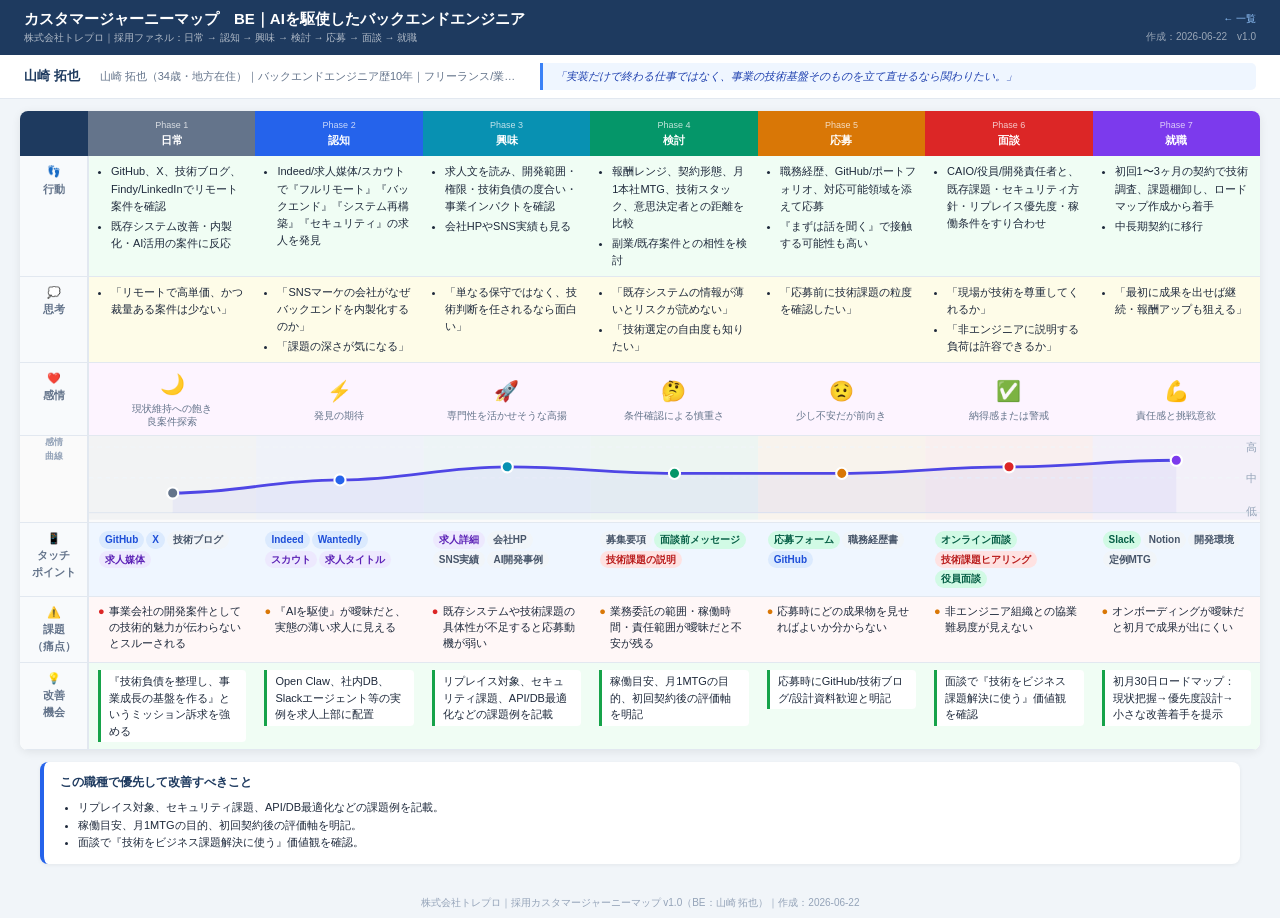
==== 01-be.html @ 99a22a43 "トレプロ採用カスタマージャーニーマップ（11職種）を公開 募集要項別ペルソナと採用ファネル7フェーズのHTMLジャーニーマップを追加。  Co-authored-by: Cursor <cursora" ====
<!DOCTYPE html>
<html lang="ja">
<head>
  <meta charset="UTF-8">
  <meta name="viewport" content="width=device-width, initial-scale=1.0">
  <title>CJM｜BE 山崎 拓也 — トレプロ採用</title>
  <link rel="stylesheet" href="styles.css">
</head>
<body>

<div class="header">
  <div>
    <h1>カスタマージャーニーマップ　BE｜AIを駆使したバックエンドエンジニア</h1>
    <p>株式会社トレプロ｜採用ファネル：日常 → 認知 → 興味 → 検討 → 応募 → 面談 → 就職</p>
  </div>
  <div class="header-right">
    <a class="back-link" href="index.html">← 一覧</a>
    <div class="header-date">作成：2026-06-22　v1.0</div>
  </div>
</div>

<div class="persona-bar">
  <span class="p-name">山崎 拓也</span>
  <span class="p-meta">山崎 拓也（34歳・地方在住）｜バックエンドエンジニア歴10年｜フリーランス/業務委託中心｜既存システムの負債整理・セキュリティ・GCP/AWSに強い。東京常駐ではなく、全国フルリモートで事業の中核に関わりたい。｜月給40〜80万円、全国フルリモート、SNSマーケ領域のシステム再構築、セキュリティ基盤、開発内製化のコアメンバー。</span>
  <span class="p-quote">「実装だけで終わる仕事ではなく、事業の技術基盤そのものを立て直せるなら関わりたい。」</span>
</div>

<div class="wrapper">
<div class="tbl-wrap">
<table class="cjm">
  <thead>
    <tr>
      <th class="lh"></th>
      <th class="p1"><div class="ph"><small>Phase 1</small>日常</div></th><th class="p2"><div class="ph"><small>Phase 2</small>認知</div></th><th class="p3"><div class="ph"><small>Phase 3</small>興味</div></th><th class="p4"><div class="ph"><small>Phase 4</small>検討</div></th><th class="p5"><div class="ph"><small>Phase 5</small>応募</div></th><th class="p6"><div class="ph"><small>Phase 6</small>面談</div></th><th class="p7"><div class="ph"><small>Phase 7</small>就職</div></th>
    </tr>
  </thead>
  <tbody>
    <tr class="r-action">
      <td class="rl">👣<br>行動</td>
      <td><ul><li>GitHub、X、技術ブログ、Findy/LinkedInでリモート案件を確認</li><li>既存システム改善・内製化・AI活用の案件に反応</li></ul></td><td><ul><li>Indeed/求人媒体/スカウトで『フルリモート』『バックエンド』『システム再構築』『セキュリティ』の求人を発見</li></ul></td><td><ul><li>求人文を読み、開発範囲・権限・技術負債の度合い・事業インパクトを確認</li><li>会社HPやSNS実績も見る</li></ul></td><td><ul><li>報酬レンジ、契約形態、月1本社MTG、技術スタック、意思決定者との距離を比較</li><li>副業/既存案件との相性を検討</li></ul></td><td><ul><li>職務経歴、GitHub/ポートフォリオ、対応可能領域を添えて応募</li><li>『まずは話を聞く』で接触する可能性も高い</li></ul></td><td><ul><li>CAIO/役員/開発責任者と、既存課題・セキュリティ方針・リプレイス優先度・稼働条件をすり合わせ</li></ul></td><td><ul><li>初回1〜3ヶ月の契約で技術調査、課題棚卸し、ロードマップ作成から着手</li><li>中長期契約に移行</li></ul></td>
    </tr>
    <tr class="r-thought">
      <td class="rl">💭<br>思考</td>
      <td><ul><li>「リモートで高単価、かつ裁量ある案件は少ない」</li></ul></td><td><ul><li>「SNSマーケの会社がなぜバックエンドを内製化するのか」</li><li>「課題の深さが気になる」</li></ul></td><td><ul><li>「単なる保守ではなく、技術判断を任されるなら面白い」</li></ul></td><td><ul><li>「既存システムの情報が薄いとリスクが読めない」</li><li>「技術選定の自由度も知りたい」</li></ul></td><td><ul><li>「応募前に技術課題の粒度を確認したい」</li></ul></td><td><ul><li>「現場が技術を尊重してくれるか」</li><li>「非エンジニアに説明する負荷は許容できるか」</li></ul></td><td><ul><li>「最初に成果を出せば継続・報酬アップも狙える」</li></ul></td>
    </tr>
    <tr class="r-emotion">
      <td class="rl">❤️<br>感情</td>
      <td><span class="emo">🌙</span><span class="emo-label">現状維持への飽き<br>良案件探索</span></td><td><span class="emo">⚡</span><span class="emo-label">発見の期待</span></td><td><span class="emo">🚀</span><span class="emo-label">専門性を活かせそうな高揚</span></td><td><span class="emo">🤔</span><span class="emo-label">条件確認による慎重さ</span></td><td><span class="emo">😟</span><span class="emo-label">少し不安だが前向き</span></td><td><span class="emo">✅</span><span class="emo-label">納得感または警戒</span></td><td><span class="emo">💪</span><span class="emo-label">責任感と挑戦意欲</span></td>
    </tr>
    <tr class="r-curve">
      <td class="rl" style="font-size:9px; color:#94a3b8; padding:4px;">感情<br>曲線</td>
      <td colspan="7"><svg viewBox="0 0 840 62" xmlns="http://www.w3.org/2000/svg" style="width:100%; display:block;">
          <rect x="0" y="0" width="120" height="60" fill="#64748b" opacity="0.05"/><rect x="120" y="0" width="120" height="60" fill="#2563eb" opacity="0.05"/><rect x="240" y="0" width="120" height="60" fill="#0891b2" opacity="0.05"/><rect x="360" y="0" width="120" height="60" fill="#059669" opacity="0.05"/><rect x="480" y="0" width="120" height="60" fill="#d97706" opacity="0.05"/><rect x="600" y="0" width="120" height="60" fill="#dc2626" opacity="0.05"/><rect x="720" y="0" width="120" height="60" fill="#7c3aed" opacity="0.05"/>
          <line x1="0" y1="55" x2="840" y2="55" stroke="#e2e8f0" stroke-width="1"/>
          <line x1="0" y1="30" x2="840" y2="30" stroke="#f1f5f9" stroke-width="1" stroke-dasharray="3,3"/>
          <line x1="0" y1="8" x2="840" y2="8" stroke="#f1f5f9" stroke-width="1" stroke-dasharray="3,3"/>
          <path d="M60,40.9 C108.0,40.9 132.0,31.5 180,31.5 C228.0,31.5 252.0,22.1 300,22.1 C348.0,22.1 372.0,26.8 420,26.8 C468.0,26.8 492.0,26.8 540,26.8 C588.0,26.8 612.0,22.1 660,22.1 C708.0,22.1 732.0,17.4 780,17.4 L780,55 L60,55 Z" fill="#6366f1" opacity="0.07"/>
          <path d="M60,40.9 C108.0,40.9 132.0,31.5 180,31.5 C228.0,31.5 252.0,22.1 300,22.1 C348.0,22.1 372.0,26.8 420,26.8 C468.0,26.8 492.0,26.8 540,26.8 C588.0,26.8 612.0,22.1 660,22.1 C708.0,22.1 732.0,17.4 780,17.4" fill="none" stroke="#4f46e5" stroke-width="2" stroke-linecap="round"/>
          <circle cx="60" cy="40.9" r="4" fill="#64748b" stroke="white" stroke-width="1.5"/><circle cx="180" cy="31.5" r="4" fill="#2563eb" stroke="white" stroke-width="1.5"/><circle cx="300" cy="22.1" r="4" fill="#0891b2" stroke="white" stroke-width="1.5"/><circle cx="420" cy="26.8" r="4" fill="#059669" stroke="white" stroke-width="1.5"/><circle cx="540" cy="26.8" r="4" fill="#d97706" stroke="white" stroke-width="1.5"/><circle cx="660" cy="22.1" r="4" fill="#dc2626" stroke="white" stroke-width="1.5"/><circle cx="780" cy="17.4" r="4" fill="#7c3aed" stroke="white" stroke-width="1.5"/>
          <text x="838" y="11" text-anchor="end" font-size="8" fill="#94a3b8">高</text>
          <text x="838" y="33" text-anchor="end" font-size="8" fill="#94a3b8">中</text>
          <text x="838" y="57" text-anchor="end" font-size="8" fill="#94a3b8">低</text>
        </svg></td>
    </tr>
    <tr class="r-touch">
      <td class="rl">📱<br>タッチ<br>ポイント</td>
      <td><span class="pill pB">GitHub</span><span class="pill pB">X</span><span class="pill pF">技術ブログ</span><span class="pill pA">求人媒体</span></td><td><span class="pill pB">Indeed</span><span class="pill pB">Wantedly</span><span class="pill pA">スカウト</span><span class="pill pA">求人タイトル</span></td><td><span class="pill pA">求人詳細</span><span class="pill pF">会社HP</span><span class="pill pF">SNS実績</span><span class="pill pF">AI開発事例</span></td><td><span class="pill pF">募集要項</span><span class="pill pE">面談前メッセージ</span><span class="pill pC">技術課題の説明</span></td><td><span class="pill pE">応募フォーム</span><span class="pill pF">職務経歴書</span><span class="pill pB">GitHub</span></td><td><span class="pill pE">オンライン面談</span><span class="pill pC">技術課題ヒアリング</span><span class="pill pE">役員面談</span></td><td><span class="pill pE">Slack</span><span class="pill pF">Notion</span><span class="pill pF">開発環境</span><span class="pill pF">定例MTG</span></td>
    </tr>
    <tr class="r-issue">
      <td class="rl">⚠️<br>課題<br>（痛点）</td>
      <td><div class="iss"><span class="dr">●</span>事業会社の開発案件としての技術的魅力が伝わらないとスルーされる</div></td><td><div class="iss"><span class="dy">●</span>『AIを駆使』が曖昧だと、実態の薄い求人に見える</div></td><td><div class="iss"><span class="dr">●</span>既存システムや技術課題の具体性が不足すると応募動機が弱い</div></td><td><div class="iss"><span class="dy">●</span>業務委託の範囲・稼働時間・責任範囲が曖昧だと不安が残る</div></td><td><div class="iss"><span class="dy">●</span>応募時にどの成果物を見せればよいか分からない</div></td><td><div class="iss"><span class="dy">●</span>非エンジニア組織との協業難易度が見えない</div></td><td><div class="iss"><span class="dy">●</span>オンボーディングが曖昧だと初月で成果が出にくい</div></td>
    </tr>
    <tr class="r-improve">
      <td class="rl">💡<br>改善<br>機会</td>
      <td><div class="imp">『技術負債を整理し、事業成長の基盤を作る』というミッション訴求を強める</div></td><td><div class="imp">Open Claw、社内DB、Slackエージェント等の実例を求人上部に配置</div></td><td><div class="imp">リプレイス対象、セキュリティ課題、API/DB最適化などの課題例を記載</div></td><td><div class="imp">稼働目安、月1MTGの目的、初回契約後の評価軸を明記</div></td><td><div class="imp">応募時にGitHub/技術ブログ/設計資料歓迎と明記</div></td><td><div class="imp">面談で『技術をビジネス課題解決に使う』価値観を確認</div></td><td><div class="imp">初月30日ロードマップ：現状把握→優先度設計→小さな改善着手を提示</div></td>
    </tr>
  </tbody>
</table>
</div>

<div class="priorities">
  <strong>この職種で優先して改善すべきこと</strong>
  <ul><li>リプレイス対象、セキュリティ課題、API/DB最適化などの課題例を記載。</li><li>稼働目安、月1MTGの目的、初回契約後の評価軸を明記。</li><li>面談で『技術をビジネス課題解決に使う』価値観を確認。</li></ul>
</div>
</div>

<div class="footer">
  株式会社トレプロ｜採用カスタマージャーニーマップ v1.0（BE：山崎 拓也）｜作成：2026-06-22
</div>

</body>
</html>
---- styles.css ----
:root {
  --navy: #1e3a5f;
  --border: #e2e8f0;
  --sub: #64748b;
}
* { margin: 0; padding: 0; box-sizing: border-box; }
body {
  font-family: 'Hiragino Sans', 'Yu Gothic UI', 'Meiryo', sans-serif;
  background: #f1f5f9;
  color: #1e293b;
  font-size: 11px;
  min-width: 1280px;
}
.header {
  background: var(--navy);
  color: white;
  padding: 10px 24px;
  display: flex;
  align-items: center;
  justify-content: space-between;
}
.header h1 { font-size: 15px; font-weight: 700; }
.header p  { font-size: 10px; opacity: 0.65; margin-top: 2px; }
.header-date { font-size: 10px; opacity: 0.55; }
.header-right { text-align: right; }
.back-link { color: #93c5fd; font-size: 10px; text-decoration: none; display: block; margin-bottom: 4px; }
.back-link:hover { text-decoration: underline; }

.persona-bar {
  background: white;
  border-bottom: 1px solid var(--border);
  padding: 8px 24px;
  display: flex;
  align-items: center;
  gap: 20px;
}
.p-name { font-weight: 700; font-size: 13px; color: var(--navy); white-space: nowrap; }
.p-meta { color: var(--sub); white-space: nowrap; font-size: 11px; max-width: 420px; overflow: hidden; text-overflow: ellipsis; }
.p-quote {
  flex: 1;
  font-style: italic;
  color: #1e40af;
  background: #eff6ff;
  padding: 5px 12px;
  border-left: 3px solid #3b82f6;
  border-radius: 0 5px 5px 0;
  font-size: 11px;
  line-height: 1.5;
}

.wrapper { padding: 12px 20px 8px; }
.tbl-wrap {
  border-radius: 8px;
  overflow: hidden;
  box-shadow: 0 2px 10px rgba(0,0,0,0.08);
}
table.cjm {
  width: 100%;
  border-collapse: collapse;
  background: white;
  table-layout: fixed;
}
table.cjm thead th { padding: 0; vertical-align: top; }
.ph {
  padding: 8px 6px;
  color: white;
  text-align: center;
  font-size: 11px;
  font-weight: 700;
  line-height: 1.4;
}
.ph small { display: block; font-size: 9px; font-weight: 400; opacity: 0.75; margin-bottom: 2px; }
th.lh { background: var(--navy); width: 68px; }
th.p1 .ph { background: #64748b; }
th.p2 .ph { background: #2563eb; }
th.p3 .ph { background: #0891b2; }
th.p4 .ph { background: #059669; }
th.p5 .ph { background: #d97706; }
th.p6 .ph { background: #dc2626; }
th.p7 .ph { background: #7c3aed; }
td.rl {
  background: #f8fafc;
  font-weight: 700;
  font-size: 10px;
  color: var(--sub);
  text-align: center;
  vertical-align: middle;
  padding: 5px 4px;
  border-right: 2px solid var(--border);
  border-bottom: 1px solid var(--border);
  width: 68px;
  line-height: 1.4;
}
table.cjm tbody td {
  padding: 7px 9px;
  font-size: 11px;
  vertical-align: top;
  line-height: 1.55;
  border-bottom: 1px solid var(--border);
}
table.cjm ul { padding-left: 13px; margin: 0; }
table.cjm ul li { margin-bottom: 3px; }
table.cjm ul li:last-child { margin-bottom: 0; }
.r-action  td:not(.rl) { background: #f0fdf4; }
.r-thought td:not(.rl) { background: #fefce8; }
.r-emotion td:not(.rl) { background: #fdf4ff; text-align: center; vertical-align: middle; padding: 6px 4px; }
.r-curve   td           { background: #fafafa; padding: 0 !important; }
.r-touch   td:not(.rl) { background: #eff6ff; }
.r-issue   td:not(.rl) { background: #fff7f7; }
.r-improve td:not(.rl) { background: #f0fdf4; }
.emo       { font-size: 20px; display: block; }
.emo-label { font-size: 10px; color: var(--sub); display: block; margin-top: 2px; line-height: 1.35; }
.pill { display: inline-block; font-size: 10px; padding: 1px 6px; border-radius: 10px; margin: 1px; font-weight: 600; }
.pA { background: #ede9fe; color: #5b21b6; }
.pB { background: #dbeafe; color: #1d4ed8; }
.pC { background: #fee2e2; color: #b91c1c; }
.pD { background: #fef3c7; color: #92400e; }
.pE { background: #d1fae5; color: #065f46; }
.pF { background: #f1f5f9; color: #475569; }
.iss { display: flex; gap: 4px; font-size: 11px; margin-bottom: 4px; line-height: 1.45; }
.iss:last-child { margin-bottom: 0; }
.dr { color: #dc2626; flex-shrink: 0; }
.dy { color: #d97706; flex-shrink: 0; }
.imp {
  border-left: 3px solid #16a34a;
  padding: 3px 8px;
  margin-bottom: 4px;
  background: white;
  border-radius: 0 4px 4px 0;
  font-size: 11px;
  line-height: 1.5;
}
.imp:last-child { margin-bottom: 0; }
.priorities {
  margin: 12px 20px 16px;
  background: white;
  border-radius: 8px;
  padding: 12px 16px;
  box-shadow: 0 1px 4px rgba(0,0,0,0.06);
  border-left: 4px solid #2563eb;
}
.priorities strong { display: block; font-size: 12px; color: var(--navy); margin-bottom: 8px; }
.priorities ul { padding-left: 18px; line-height: 1.6; }
.footer { text-align: center; padding: 8px; color: #94a3b8; font-size: 10px; }

.index-intro {
  background: white;
  margin: 12px 20px 0;
  padding: 12px 16px;
  border-radius: 8px;
  line-height: 1.6;
  font-size: 12px;
}
.card-grid {
  display: grid;
  grid-template-columns: repeat(auto-fill, minmax(280px, 1fr));
  gap: 12px;
  padding: 12px 20px 20px;
}
.card {
  background: white;
  border-radius: 8px;
  padding: 14px 16px;
  text-decoration: none;
  color: inherit;
  box-shadow: 0 2px 8px rgba(0,0,0,0.06);
  border: 1px solid var(--border);
  transition: box-shadow 0.15s, border-color 0.15s;
}
.card:hover {
  box-shadow: 0 4px 16px rgba(37,99,235,0.12);
  border-color: #93c5fd;
}
.card-code {
  display: inline-block;
  font-size: 10px;
  font-weight: 700;
  color: white;
  background: var(--navy);
  padding: 2px 8px;
  border-radius: 4px;
  margin-bottom: 8px;
}
.card h2 { font-size: 13px; color: var(--navy); margin-bottom: 6px; line-height: 1.4; }
.card-persona { font-size: 11px; font-weight: 700; color: #2563eb; margin-bottom: 6px; }
.card-desc { font-size: 10px; color: var(--sub); line-height: 1.5; }
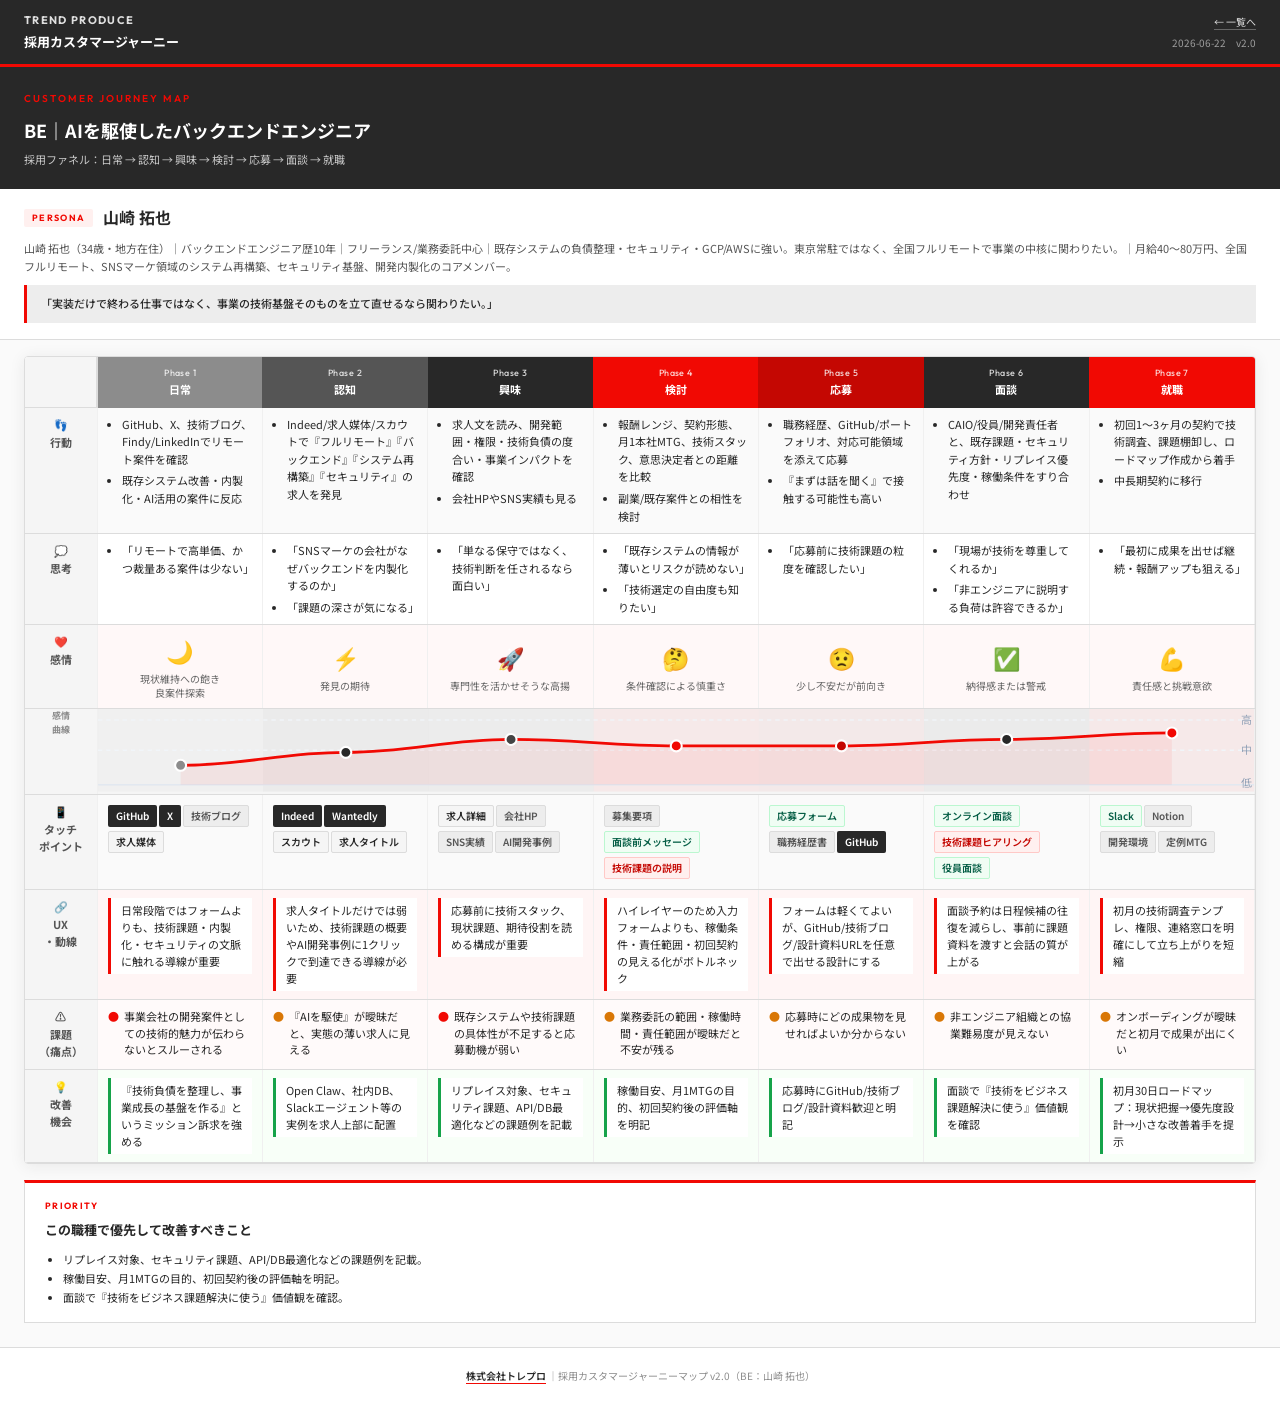
==== commit ed94a722: "v2.0: ペルソナv2反映・UX動線追加・トレプロトンマナ刷新 募集要項v2のUX・動線行を追加し、公式サイトに合わせたデザインに更新。  Co-authored-by: Cursor <curso" ====
--- a/01-be.html
+++ b/01-be.html
@@ -4,25 +4,39 @@
   <meta charset="UTF-8">
   <meta name="viewport" content="width=device-width, initial-scale=1.0">
   <title>CJM｜BE 山崎 拓也 — トレプロ採用</title>
+  <link rel="preconnect" href="https://fonts.googleapis.com">
+  <link rel="preconnect" href="https://fonts.gstatic.com" crossorigin>
+  <link href="https://fonts.googleapis.com/css2?family=Outfit:wght@400;600;700&family=Noto+Sans+JP:wght@400;500;700&display=swap" rel="stylesheet">
   <link rel="stylesheet" href="styles.css">
 </head>
 <body>
 
-<div class="header">
-  <div>
-    <h1>カスタマージャーニーマップ　BE｜AIを駆使したバックエンドエンジニア</h1>
-    <p>株式会社トレプロ｜採用ファネル：日常 → 認知 → 興味 → 検討 → 応募 → 面談 → 就職</p>
+<header class="site-header">
+  <div class="site-header-inner">
+    <a class="brand" href="index.html">
+      <span class="brand-en">TREND PRODUCE</span>
+      <span class="brand-ja">採用カスタマージャーニー</span>
+    </a>
+    <div class="site-header-meta">
+      <a class="back-link" href="index.html">← 一覧へ</a>
+      <span class="header-date">2026-06-22　v2.0</span>
+    </div>
   </div>
-  <div class="header-right">
-    <a class="back-link" href="index.html">← 一覧</a>
-    <div class="header-date">作成：2026-06-22　v1.0</div>
-  </div>
+</header>
+
+<div class="page-hero">
+  <p class="eyebrow">CUSTOMER JOURNEY MAP</p>
+  <h1>BE｜AIを駆使したバックエンドエンジニア</h1>
+  <p class="hero-sub">採用ファネル：日常 → 認知 → 興味 → 検討 → 応募 → 面談 → 就職</p>
 </div>
 
 <div class="persona-bar">
-  <span class="p-name">山崎 拓也</span>
-  <span class="p-meta">山崎 拓也（34歳・地方在住）｜バックエンドエンジニア歴10年｜フリーランス/業務委託中心｜既存システムの負債整理・セキュリティ・GCP/AWSに強い。東京常駐ではなく、全国フルリモートで事業の中核に関わりたい。｜月給40〜80万円、全国フルリモート、SNSマーケ領域のシステム再構築、セキュリティ基盤、開発内製化のコアメンバー。</span>
-  <span class="p-quote">「実装だけで終わる仕事ではなく、事業の技術基盤そのものを立て直せるなら関わりたい。」</span>
+  <div class="persona-main">
+    <span class="p-label">PERSONA</span>
+    <span class="p-name">山崎 拓也</span>
+  </div>
+  <p class="p-meta">山崎 拓也（34歳・地方在住）｜バックエンドエンジニア歴10年｜フリーランス/業務委託中心｜既存システムの負債整理・セキュリティ・GCP/AWSに強い。東京常駐ではなく、全国フルリモートで事業の中核に関わりたい。｜月給40〜80万円、全国フルリモート、SNSマーケ領域のシステム再構築、セキュリティ基盤、開発内製化のコアメンバー。</p>
+  <blockquote class="p-quote">「実装だけで終わる仕事ではなく、事業の技術基盤そのものを立て直せるなら関わりたい。」</blockquote>
 </div>
 
 <div class="wrapper">
@@ -48,15 +62,15 @@
       <td><span class="emo">🌙</span><span class="emo-label">現状維持への飽き<br>良案件探索</span></td><td><span class="emo">⚡</span><span class="emo-label">発見の期待</span></td><td><span class="emo">🚀</span><span class="emo-label">専門性を活かせそうな高揚</span></td><td><span class="emo">🤔</span><span class="emo-label">条件確認による慎重さ</span></td><td><span class="emo">😟</span><span class="emo-label">少し不安だが前向き</span></td><td><span class="emo">✅</span><span class="emo-label">納得感または警戒</span></td><td><span class="emo">💪</span><span class="emo-label">責任感と挑戦意欲</span></td>
     </tr>
     <tr class="r-curve">
-      <td class="rl" style="font-size:9px; color:#94a3b8; padding:4px;">感情<br>曲線</td>
+      <td class="rl curve-label">感情<br>曲線</td>
       <td colspan="7"><svg viewBox="0 0 840 62" xmlns="http://www.w3.org/2000/svg" style="width:100%; display:block;">
-          <rect x="0" y="0" width="120" height="60" fill="#64748b" opacity="0.05"/><rect x="120" y="0" width="120" height="60" fill="#2563eb" opacity="0.05"/><rect x="240" y="0" width="120" height="60" fill="#0891b2" opacity="0.05"/><rect x="360" y="0" width="120" height="60" fill="#059669" opacity="0.05"/><rect x="480" y="0" width="120" height="60" fill="#d97706" opacity="0.05"/><rect x="600" y="0" width="120" height="60" fill="#dc2626" opacity="0.05"/><rect x="720" y="0" width="120" height="60" fill="#7c3aed" opacity="0.05"/>
+          <rect x="0" y="0" width="120" height="60" fill="#8C8C8C" opacity="0.05"/><rect x="120" y="0" width="120" height="60" fill="#282828" opacity="0.05"/><rect x="240" y="0" width="120" height="60" fill="#444444" opacity="0.05"/><rect x="360" y="0" width="120" height="60" fill="#f10903" opacity="0.05"/><rect x="480" y="0" width="120" height="60" fill="#c40702" opacity="0.05"/><rect x="600" y="0" width="120" height="60" fill="#282828" opacity="0.05"/><rect x="720" y="0" width="120" height="60" fill="#f10903" opacity="0.05"/>
           <line x1="0" y1="55" x2="840" y2="55" stroke="#e2e8f0" stroke-width="1"/>
           <line x1="0" y1="30" x2="840" y2="30" stroke="#f1f5f9" stroke-width="1" stroke-dasharray="3,3"/>
           <line x1="0" y1="8" x2="840" y2="8" stroke="#f1f5f9" stroke-width="1" stroke-dasharray="3,3"/>
-          <path d="M60,40.9 C108.0,40.9 132.0,31.5 180,31.5 C228.0,31.5 252.0,22.1 300,22.1 C348.0,22.1 372.0,26.8 420,26.8 C468.0,26.8 492.0,26.8 540,26.8 C588.0,26.8 612.0,22.1 660,22.1 C708.0,22.1 732.0,17.4 780,17.4 L780,55 L60,55 Z" fill="#6366f1" opacity="0.07"/>
-          <path d="M60,40.9 C108.0,40.9 132.0,31.5 180,31.5 C228.0,31.5 252.0,22.1 300,22.1 C348.0,22.1 372.0,26.8 420,26.8 C468.0,26.8 492.0,26.8 540,26.8 C588.0,26.8 612.0,22.1 660,22.1 C708.0,22.1 732.0,17.4 780,17.4" fill="none" stroke="#4f46e5" stroke-width="2" stroke-linecap="round"/>
-          <circle cx="60" cy="40.9" r="4" fill="#64748b" stroke="white" stroke-width="1.5"/><circle cx="180" cy="31.5" r="4" fill="#2563eb" stroke="white" stroke-width="1.5"/><circle cx="300" cy="22.1" r="4" fill="#0891b2" stroke="white" stroke-width="1.5"/><circle cx="420" cy="26.8" r="4" fill="#059669" stroke="white" stroke-width="1.5"/><circle cx="540" cy="26.8" r="4" fill="#d97706" stroke="white" stroke-width="1.5"/><circle cx="660" cy="22.1" r="4" fill="#dc2626" stroke="white" stroke-width="1.5"/><circle cx="780" cy="17.4" r="4" fill="#7c3aed" stroke="white" stroke-width="1.5"/>
+          <path d="M60,40.9 C108.0,40.9 132.0,31.5 180,31.5 C228.0,31.5 252.0,22.1 300,22.1 C348.0,22.1 372.0,26.8 420,26.8 C468.0,26.8 492.0,26.8 540,26.8 C588.0,26.8 612.0,22.1 660,22.1 C708.0,22.1 732.0,17.4 780,17.4 L780,55 L60,55 Z" fill="#f10903" opacity="0.06"/>
+          <path d="M60,40.9 C108.0,40.9 132.0,31.5 180,31.5 C228.0,31.5 252.0,22.1 300,22.1 C348.0,22.1 372.0,26.8 420,26.8 C468.0,26.8 492.0,26.8 540,26.8 C588.0,26.8 612.0,22.1 660,22.1 C708.0,22.1 732.0,17.4 780,17.4" fill="none" stroke="#f10903" stroke-width="2" stroke-linecap="round"/>
+          <circle cx="60" cy="40.9" r="4" fill="#8C8C8C" stroke="white" stroke-width="1.5"/><circle cx="180" cy="31.5" r="4" fill="#282828" stroke="white" stroke-width="1.5"/><circle cx="300" cy="22.1" r="4" fill="#444444" stroke="white" stroke-width="1.5"/><circle cx="420" cy="26.8" r="4" fill="#f10903" stroke="white" stroke-width="1.5"/><circle cx="540" cy="26.8" r="4" fill="#c40702" stroke="white" stroke-width="1.5"/><circle cx="660" cy="22.1" r="4" fill="#282828" stroke="white" stroke-width="1.5"/><circle cx="780" cy="17.4" r="4" fill="#f10903" stroke="white" stroke-width="1.5"/>
           <text x="838" y="11" text-anchor="end" font-size="8" fill="#94a3b8">高</text>
           <text x="838" y="33" text-anchor="end" font-size="8" fill="#94a3b8">中</text>
           <text x="838" y="57" text-anchor="end" font-size="8" fill="#94a3b8">低</text>
@@ -65,6 +79,10 @@
     <tr class="r-touch">
       <td class="rl">📱<br>タッチ<br>ポイント</td>
       <td><span class="pill pB">GitHub</span><span class="pill pB">X</span><span class="pill pF">技術ブログ</span><span class="pill pA">求人媒体</span></td><td><span class="pill pB">Indeed</span><span class="pill pB">Wantedly</span><span class="pill pA">スカウト</span><span class="pill pA">求人タイトル</span></td><td><span class="pill pA">求人詳細</span><span class="pill pF">会社HP</span><span class="pill pF">SNS実績</span><span class="pill pF">AI開発事例</span></td><td><span class="pill pF">募集要項</span><span class="pill pE">面談前メッセージ</span><span class="pill pC">技術課題の説明</span></td><td><span class="pill pE">応募フォーム</span><span class="pill pF">職務経歴書</span><span class="pill pB">GitHub</span></td><td><span class="pill pE">オンライン面談</span><span class="pill pC">技術課題ヒアリング</span><span class="pill pE">役員面談</span></td><td><span class="pill pE">Slack</span><span class="pill pF">Notion</span><span class="pill pF">開発環境</span><span class="pill pF">定例MTG</span></td>
+    </tr>
+    <tr class="r-ux">
+      <td class="rl">🔗<br>UX<br>・動線</td>
+      <td><div class="ux">日常段階ではフォームよりも、技術課題・内製化・セキュリティの文脈に触れる導線が重要</div></td><td><div class="ux">求人タイトルだけでは弱いため、技術課題の概要やAI開発事例に1クリックで到達できる導線が必要</div></td><td><div class="ux">応募前に技術スタック、現状課題、期待役割を読める構成が重要</div></td><td><div class="ux">ハイレイヤーのため入力フォームよりも、稼働条件・責任範囲・初回契約の見える化がボトルネック</div></td><td><div class="ux">フォームは軽くてよいが、GitHub/技術ブログ/設計資料URLを任意で出せる設計にする</div></td><td><div class="ux">面談予約は日程候補の往復を減らし、事前に課題資料を渡すと会話の質が上がる</div></td><td><div class="ux">初月の技術調査テンプレ、権限、連絡窓口を明確にして立ち上がりを短縮</div></td>
     </tr>
     <tr class="r-issue">
       <td class="rl">⚠️<br>課題<br>（痛点）</td>
@@ -79,14 +97,16 @@
 </div>
 
 <div class="priorities">
+  <p class="priorities-label">PRIORITY</p>
   <strong>この職種で優先して改善すべきこと</strong>
   <ul><li>リプレイス対象、セキュリティ課題、API/DB最適化などの課題例を記載。</li><li>稼働目安、月1MTGの目的、初回契約後の評価軸を明記。</li><li>面談で『技術をビジネス課題解決に使う』価値観を確認。</li></ul>
 </div>
 </div>
 
-<div class="footer">
-  株式会社トレプロ｜採用カスタマージャーニーマップ v1.0（BE：山崎 拓也）｜作成：2026-06-22
-</div>
+<footer class="footer">
+  <a href="https://tre-pro.co.jp/" target="_blank" rel="noopener">株式会社トレプロ</a>
+  ｜採用カスタマージャーニーマップ v2.0（BE：山崎 拓也）
+</footer>
 
 </body>
 </html>
--- a/styles.css
+++ b/styles.css
@@ -1,186 +1,381 @@
 :root {
-  --navy: #1e3a5f;
-  --border: #e2e8f0;
-  --sub: #64748b;
+  --black: #282828;
+  --red: #f10903;
+  --red-dark: #c40702;
+  --gray: #8C8C8C;
+  --gray-light: #ededed;
+  --border: #dcdcdc;
+  --bg: #fafafa;
+  --white: #ffffff;
 }
 * { margin: 0; padding: 0; box-sizing: border-box; }
 body {
-  font-family: 'Hiragino Sans', 'Yu Gothic UI', 'Meiryo', sans-serif;
-  background: #f1f5f9;
-  color: #1e293b;
+  font-family: "Noto Sans JP", "Hiragino Sans", "Yu Gothic UI", sans-serif;
+  background: var(--bg);
+  color: var(--black);
   font-size: 11px;
   min-width: 1280px;
-}
-.header {
-  background: var(--navy);
-  color: white;
-  padding: 10px 24px;
+  line-height: 1.6;
+}
+
+/* ── Header ── */
+.site-header {
+  background: var(--black);
+  color: var(--white);
+  border-bottom: 3px solid var(--red);
+}
+.site-header-inner {
+  max-width: 1440px;
+  margin: 0 auto;
+  padding: 12px 24px;
   display: flex;
   align-items: center;
   justify-content: space-between;
 }
-.header h1 { font-size: 15px; font-weight: 700; }
-.header p  { font-size: 10px; opacity: 0.65; margin-top: 2px; }
-.header-date { font-size: 10px; opacity: 0.55; }
-.header-right { text-align: right; }
-.back-link { color: #93c5fd; font-size: 10px; text-decoration: none; display: block; margin-bottom: 4px; }
-.back-link:hover { text-decoration: underline; }
-
+.brand { text-decoration: none; color: inherit; }
+.brand-en {
+  display: block;
+  font-family: "Outfit", sans-serif;
+  font-size: 11px;
+  font-weight: 700;
+  letter-spacing: 0.12em;
+  opacity: 0.85;
+}
+.brand-ja {
+  display: block;
+  font-size: 13px;
+  font-weight: 700;
+  margin-top: 2px;
+}
+.site-header-meta { text-align: right; }
+.header-date { display: block; font-size: 10px; opacity: 0.55; margin-top: 4px; }
+.back-link, .ext-link {
+  color: var(--white);
+  font-size: 10px;
+  text-decoration: none;
+  opacity: 0.85;
+  border-bottom: 1px solid rgba(255,255,255,0.35);
+}
+.back-link:hover, .ext-link:hover { opacity: 1; border-color: var(--red); }
+
+/* ── Hero ── */
+.index-hero, .page-hero {
+  background: var(--black);
+  color: var(--white);
+  padding: 32px 24px 28px;
+  text-align: center;
+}
+.page-hero { padding: 24px 24px 20px; text-align: left; max-width: 1440px; margin: 0 auto; }
+.eyebrow {
+  font-family: "Outfit", sans-serif;
+  font-size: 10px;
+  font-weight: 600;
+  letter-spacing: 0.2em;
+  color: var(--red);
+  margin-bottom: 10px;
+}
+.index-hero h1, .page-hero h1 {
+  font-size: 22px;
+  font-weight: 700;
+  line-height: 1.45;
+  margin-bottom: 8px;
+}
+.page-hero h1 { font-size: 18px; }
+.hero-tagline {
+  font-family: "Outfit", sans-serif;
+  font-size: 11px;
+  letter-spacing: 0.08em;
+  opacity: 0.7;
+  margin-bottom: 10px;
+}
+.hero-sub { font-size: 11px; opacity: 0.75; }
+
+/* ── Stats ── */
+.stats-bar {
+  display: flex;
+  justify-content: center;
+  gap: 0;
+  background: var(--white);
+  border-bottom: 1px solid var(--border);
+  max-width: 1440px;
+  margin: 0 auto;
+}
+.stat {
+  flex: 1;
+  max-width: 200px;
+  text-align: center;
+  padding: 16px 12px;
+  border-right: 1px solid var(--border);
+}
+.stat:last-child { border-right: none; }
+.stat-num {
+  display: block;
+  font-family: "Outfit", sans-serif;
+  font-size: 24px;
+  font-weight: 700;
+  color: var(--red);
+  line-height: 1.2;
+}
+.stat-label { display: block; font-size: 10px; color: var(--gray); margin-top: 4px; }
+
+/* ── Persona ── */
 .persona-bar {
-  background: white;
+  background: var(--white);
   border-bottom: 1px solid var(--border);
-  padding: 8px 24px;
-  display: flex;
-  align-items: center;
-  gap: 20px;
-}
-.p-name { font-weight: 700; font-size: 13px; color: var(--navy); white-space: nowrap; }
-.p-meta { color: var(--sub); white-space: nowrap; font-size: 11px; max-width: 420px; overflow: hidden; text-overflow: ellipsis; }
+  padding: 16px 24px;
+  max-width: 1440px;
+  margin: 0 auto;
+}
+.persona-main { display: flex; align-items: center; gap: 10px; margin-bottom: 8px; }
+.p-label {
+  font-family: "Outfit", sans-serif;
+  font-size: 9px;
+  font-weight: 700;
+  letter-spacing: 0.15em;
+  color: var(--red);
+  background: #fff0ef;
+  padding: 2px 8px;
+  border-radius: 2px;
+}
+.p-name { font-size: 16px; font-weight: 700; color: var(--black); }
+.p-meta { font-size: 11px; color: #555; margin-bottom: 10px; line-height: 1.65; }
 .p-quote {
-  flex: 1;
-  font-style: italic;
-  color: #1e40af;
-  background: #eff6ff;
-  padding: 5px 12px;
-  border-left: 3px solid #3b82f6;
-  border-radius: 0 5px 5px 0;
-  font-size: 11px;
-  line-height: 1.5;
-}
-
-.wrapper { padding: 12px 20px 8px; }
+  font-size: 11px;
+  color: var(--black);
+  background: var(--gray-light);
+  border-left: 3px solid var(--red);
+  padding: 10px 14px;
+  font-style: normal;
+  font-weight: 500;
+}
+
+/* ── Table ── */
+.wrapper { padding: 16px 24px 24px; max-width: 1440px; margin: 0 auto; }
 .tbl-wrap {
-  border-radius: 8px;
+  border-radius: 4px;
   overflow: hidden;
-  box-shadow: 0 2px 10px rgba(0,0,0,0.08);
+  box-shadow: 0 2px 16px rgba(40,40,40,0.08);
+  border: 1px solid var(--border);
 }
 table.cjm {
   width: 100%;
   border-collapse: collapse;
-  background: white;
+  background: var(--white);
   table-layout: fixed;
 }
 table.cjm thead th { padding: 0; vertical-align: top; }
 .ph {
-  padding: 8px 6px;
-  color: white;
+  padding: 10px 6px;
+  color: var(--white);
   text-align: center;
   font-size: 11px;
   font-weight: 700;
   line-height: 1.4;
 }
-.ph small { display: block; font-size: 9px; font-weight: 400; opacity: 0.75; margin-bottom: 2px; }
-th.lh { background: var(--navy); width: 68px; }
-th.p1 .ph { background: #64748b; }
-th.p2 .ph { background: #2563eb; }
-th.p3 .ph { background: #0891b2; }
-th.p4 .ph { background: #059669; }
-th.p5 .ph { background: #d97706; }
-th.p6 .ph { background: #dc2626; }
-th.p7 .ph { background: #7c3aed; }
-td.rl {
-  background: #f8fafc;
-  font-weight: 700;
-  font-size: 10px;
-  color: var(--sub);
+.ph small {
+  display: block;
+  font-family: "Outfit", sans-serif;
+  font-size: 9px;
+  font-weight: 500;
+  opacity: 0.8;
+  margin-bottom: 3px;
+  letter-spacing: 0.05em;
+}
+th.lh { background: var(--black); width: 72px; }
+th.p1 .ph { background: var(--gray); }
+th.p2 .ph { background: #555; }
+th.p3 .ph { background: var(--black); }
+th.p4 .ph { background: var(--red); }
+th.p5 .ph { background: var(--red-dark); }
+th.p6 .ph { background: var(--black); }
+th.p7 .ph { background: var(--red); }
+td.rl, th.lh {
+  background: #f5f5f5;
+  font-weight: 700;
+  font-size: 10px;
+  color: #555;
   text-align: center;
   vertical-align: middle;
-  padding: 5px 4px;
+  padding: 6px 4px;
   border-right: 2px solid var(--border);
   border-bottom: 1px solid var(--border);
-  width: 68px;
-  line-height: 1.4;
-}
+  width: 72px;
+  line-height: 1.45;
+}
+.curve-label { font-size: 9px !important; color: var(--gray) !important; }
 table.cjm tbody td {
-  padding: 7px 9px;
+  padding: 8px 10px;
   font-size: 11px;
   vertical-align: top;
-  line-height: 1.55;
+  line-height: 1.6;
   border-bottom: 1px solid var(--border);
-}
-table.cjm ul { padding-left: 13px; margin: 0; }
-table.cjm ul li { margin-bottom: 3px; }
+  border-right: 1px solid #f0f0f0;
+}
+table.cjm ul { padding-left: 14px; margin: 0; }
+table.cjm ul li { margin-bottom: 4px; }
 table.cjm ul li:last-child { margin-bottom: 0; }
-.r-action  td:not(.rl) { background: #f0fdf4; }
-.r-thought td:not(.rl) { background: #fefce8; }
-.r-emotion td:not(.rl) { background: #fdf4ff; text-align: center; vertical-align: middle; padding: 6px 4px; }
-.r-curve   td           { background: #fafafa; padding: 0 !important; }
-.r-touch   td:not(.rl) { background: #eff6ff; }
-.r-issue   td:not(.rl) { background: #fff7f7; }
-.r-improve td:not(.rl) { background: #f0fdf4; }
-.emo       { font-size: 20px; display: block; }
-.emo-label { font-size: 10px; color: var(--sub); display: block; margin-top: 2px; line-height: 1.35; }
-.pill { display: inline-block; font-size: 10px; padding: 1px 6px; border-radius: 10px; margin: 1px; font-weight: 600; }
-.pA { background: #ede9fe; color: #5b21b6; }
-.pB { background: #dbeafe; color: #1d4ed8; }
-.pC { background: #fee2e2; color: #b91c1c; }
-.pD { background: #fef3c7; color: #92400e; }
-.pE { background: #d1fae5; color: #065f46; }
-.pF { background: #f1f5f9; color: #475569; }
-.iss { display: flex; gap: 4px; font-size: 11px; margin-bottom: 4px; line-height: 1.45; }
+
+/* Row colors */
+.r-action  td:not(.rl) { background: #fafafa; }
+.r-thought td:not(.rl) { background: var(--white); }
+.r-emotion td:not(.rl) { background: #fff8f8; text-align: center; vertical-align: middle; padding: 8px 4px; }
+.r-curve   td           { background: #f5f5f5; padding: 0 !important; }
+.r-touch   td:not(.rl) { background: #fafafa; }
+.r-ux      td:not(.rl) { background: #fff5f5; }
+.r-issue   td:not(.rl) { background: #fffafa; }
+.r-improve td:not(.rl) { background: #f8fff8; }
+
+.emo       { font-size: 22px; display: block; }
+.emo-label { font-size: 10px; color: #666; display: block; margin-top: 3px; line-height: 1.4; }
+
+/* Pills */
+.pill {
+  display: inline-block;
+  font-size: 10px;
+  padding: 2px 7px;
+  border-radius: 2px;
+  margin: 2px 2px 2px 0;
+  font-weight: 600;
+  border: 1px solid transparent;
+}
+.pA { background: #f5f5f5; color: var(--black); border-color: var(--border); }
+.pB { background: var(--black); color: var(--white); }
+.pC { background: #fff0ef; color: var(--red-dark); border-color: #ffc9c7; }
+.pD { background: #fff8e6; color: #92400e; border-color: #fde68a; }
+.pE { background: #f0fdf4; color: #065f46; border-color: #bbf7d0; }
+.pF { background: var(--gray-light); color: #555; border-color: var(--border); }
+
+/* Issue / Improve / UX */
+.iss { display: flex; gap: 5px; font-size: 11px; margin-bottom: 5px; line-height: 1.5; }
 .iss:last-child { margin-bottom: 0; }
-.dr { color: #dc2626; flex-shrink: 0; }
-.dy { color: #d97706; flex-shrink: 0; }
+.dr { color: var(--red); flex-shrink: 0; font-weight: 700; }
+.dy { color: #d97706; flex-shrink: 0; font-weight: 700; }
 .imp {
   border-left: 3px solid #16a34a;
-  padding: 3px 8px;
-  margin-bottom: 4px;
-  background: white;
-  border-radius: 0 4px 4px 0;
-  font-size: 11px;
-  line-height: 1.5;
+  padding: 4px 10px;
+  margin-bottom: 5px;
+  background: var(--white);
+  font-size: 11px;
+  line-height: 1.55;
 }
 .imp:last-child { margin-bottom: 0; }
+.ux {
+  border-left: 3px solid var(--red);
+  padding: 4px 10px;
+  margin-bottom: 5px;
+  background: var(--white);
+  font-size: 11px;
+  line-height: 1.55;
+}
+.ux:last-child { margin-bottom: 0; }
+
+/* Priorities */
 .priorities {
-  margin: 12px 20px 16px;
-  background: white;
-  border-radius: 8px;
-  padding: 12px 16px;
-  box-shadow: 0 1px 4px rgba(0,0,0,0.06);
-  border-left: 4px solid #2563eb;
-}
-.priorities strong { display: block; font-size: 12px; color: var(--navy); margin-bottom: 8px; }
-.priorities ul { padding-left: 18px; line-height: 1.6; }
-.footer { text-align: center; padding: 8px; color: #94a3b8; font-size: 10px; }
-
+  margin-top: 16px;
+  background: var(--white);
+  border: 1px solid var(--border);
+  border-top: 3px solid var(--red);
+  padding: 16px 20px;
+}
+.priorities-label {
+  font-family: "Outfit", sans-serif;
+  font-size: 9px;
+  font-weight: 700;
+  letter-spacing: 0.15em;
+  color: var(--red);
+  margin-bottom: 6px;
+}
+.priorities strong { display: block; font-size: 13px; color: var(--black); margin-bottom: 10px; }
+.priorities ul { padding-left: 18px; line-height: 1.7; font-size: 11px; }
+
+/* Footer */
+.footer {
+  text-align: center;
+  padding: 20px;
+  color: var(--gray);
+  font-size: 10px;
+  border-top: 1px solid var(--border);
+  background: var(--white);
+}
+.footer a { color: var(--black); font-weight: 600; text-decoration: none; border-bottom: 1px solid var(--red); }
+.footer a:hover { color: var(--red); }
+
+/* Index */
 .index-intro {
-  background: white;
-  margin: 12px 20px 0;
-  padding: 12px 16px;
-  border-radius: 8px;
-  line-height: 1.6;
+  background: var(--white);
+  margin: 20px 24px 0;
+  padding: 16px 20px;
+  border: 1px solid var(--border);
+  line-height: 1.75;
   font-size: 12px;
-}
+  max-width: 1392px;
+  margin-left: auto;
+  margin-right: auto;
+}
+.index-intro p + p { margin-top: 8px; }
 .card-grid {
   display: grid;
-  grid-template-columns: repeat(auto-fill, minmax(280px, 1fr));
-  gap: 12px;
-  padding: 12px 20px 20px;
+  grid-template-columns: repeat(auto-fill, minmax(300px, 1fr));
+  gap: 16px;
+  padding: 20px 24px 32px;
+  max-width: 1440px;
+  margin: 0 auto;
 }
 .card {
-  background: white;
-  border-radius: 8px;
-  padding: 14px 16px;
+  background: var(--white);
+  border: 1px solid var(--border);
+  padding: 18px 20px;
   text-decoration: none;
   color: inherit;
-  box-shadow: 0 2px 8px rgba(0,0,0,0.06);
-  border: 1px solid var(--border);
-  transition: box-shadow 0.15s, border-color 0.15s;
+  transition: border-color 0.2s, box-shadow 0.2s, transform 0.15s;
+  position: relative;
+  overflow: hidden;
+}
+.card::before {
+  content: "";
+  position: absolute;
+  top: 0; left: 0; right: 0;
+  height: 3px;
+  background: var(--red);
+  transform: scaleX(0);
+  transform-origin: left;
+  transition: transform 0.2s;
 }
 .card:hover {
-  box-shadow: 0 4px 16px rgba(37,99,235,0.12);
-  border-color: #93c5fd;
+  border-color: var(--black);
+  box-shadow: 0 8px 24px rgba(40,40,40,0.1);
+  transform: translateY(-2px);
+}
+.card:hover::before { transform: scaleX(1); }
+.card-num {
+  font-family: "Outfit", sans-serif;
+  font-size: 28px;
+  font-weight: 700;
+  color: var(--gray-light);
+  position: absolute;
+  top: 12px;
+  right: 16px;
+  line-height: 1;
 }
 .card-code {
   display: inline-block;
-  font-size: 10px;
-  font-weight: 700;
-  color: white;
-  background: var(--navy);
-  padding: 2px 8px;
-  border-radius: 4px;
-  margin-bottom: 8px;
-}
-.card h2 { font-size: 13px; color: var(--navy); margin-bottom: 6px; line-height: 1.4; }
-.card-persona { font-size: 11px; font-weight: 700; color: #2563eb; margin-bottom: 6px; }
-.card-desc { font-size: 10px; color: var(--sub); line-height: 1.5; }
+  font-family: "Outfit", sans-serif;
+  font-size: 10px;
+  font-weight: 700;
+  letter-spacing: 0.08em;
+  color: var(--white);
+  background: var(--black);
+  padding: 3px 10px;
+  margin-bottom: 10px;
+}
+.card h2 { font-size: 14px; font-weight: 700; color: var(--black); margin-bottom: 8px; line-height: 1.5; padding-right: 40px; }
+.card-persona { font-size: 12px; font-weight: 700; color: var(--red); margin-bottom: 8px; }
+.card-desc { font-size: 11px; color: #666; line-height: 1.65; margin-bottom: 12px; }
+.card-cta {
+  font-family: "Outfit", sans-serif;
+  font-size: 10px;
+  font-weight: 600;
+  letter-spacing: 0.05em;
+  color: var(--black);
+}
+.card:hover .card-cta { color: var(--red); }
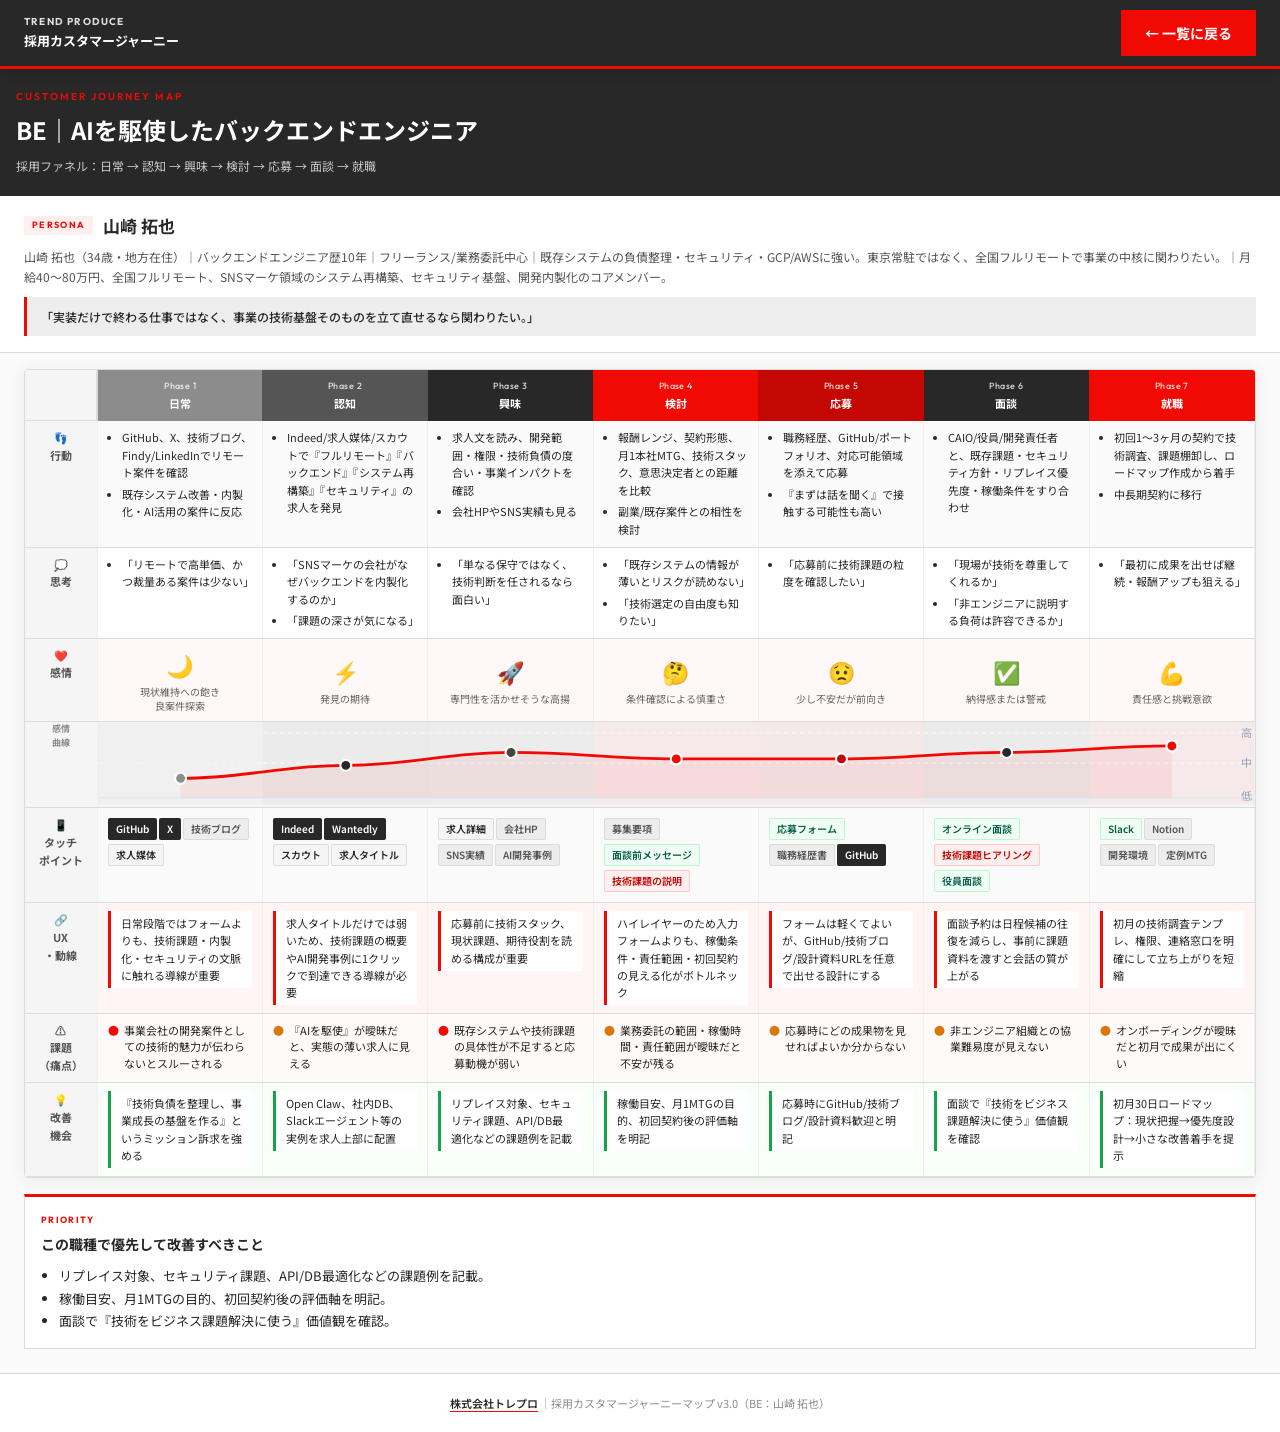
==== commit 8f3d92b6: "v3.0: レスポンシブ対応・固定ヘッダー・文言改善（最終版） スマホは横スワイプ形式、PCはテーブル表示。一覧戻るボタン拡大、CJM解説追加。  Co-authored-by: Cursor <cu" ====
--- a/01-be.html
+++ b/01-be.html
@@ -9,7 +9,7 @@
   <link href="https://fonts.googleapis.com/css2?family=Outfit:wght@400;600;700&family=Noto+Sans+JP:wght@400;500;700&display=swap" rel="stylesheet">
   <link rel="stylesheet" href="styles.css">
 </head>
-<body>
+<body class="detail-page">
 
 <header class="site-header">
   <div class="site-header-inner">
@@ -18,8 +18,7 @@
       <span class="brand-ja">採用カスタマージャーニー</span>
     </a>
     <div class="site-header-meta">
-      <a class="back-link" href="index.html">← 一覧へ</a>
-      <span class="header-date">2026-06-22　v2.0</span>
+      <a class="btn-back" href="index.html">← 一覧に戻る</a>
     </div>
   </div>
 </header>
@@ -40,7 +39,274 @@
 </div>
 
 <div class="wrapper">
-<div class="tbl-wrap">
+
+<div class="mobile-cjm">
+  <p class="swipe-hint"><span class="swipe-icon">↔</span> 左右にスワイプして各ステップを見る</p>
+  <div class="phase-scroll" id="phaseScroll">
+    <article class="phase-card" data-phase="0">
+      <header class="phase-card-head p1">
+        <span class="phase-num">Step 1</span>
+        <span class="phase-name">日常</span>
+        <span class="phase-score">感情 3/10</span>
+      </header>
+      <div class="phase-card-body">
+        <div class="m-row m-row-">
+          <div class="m-row-label">👣 行動</div>
+          <div class="m-row-body"><ul><li>GitHub、X、技術ブログ、Findy/LinkedInでリモート案件を確認</li><li>既存システム改善・内製化・AI活用の案件に反応</li></ul></div>
+        </div>
+        <div class="m-row m-row-">
+          <div class="m-row-label">💭 思考</div>
+          <div class="m-row-body"><ul><li>「リモートで高単価、かつ裁量ある案件は少ない」</li></ul></div>
+        </div>
+        <div class="m-row m-row-">
+          <div class="m-row-label">❤️ 感情</div>
+          <div class="m-row-body"><span class="emo">🌙</span><span class="emo-label">現状維持への飽き<br>良案件探索</span></div>
+        </div>
+        <div class="m-row m-row-">
+          <div class="m-row-label">📱 タッチポイント</div>
+          <div class="m-row-body"><span class="pill pB">GitHub</span><span class="pill pB">X</span><span class="pill pF">技術ブログ</span><span class="pill pA">求人媒体</span></div>
+        </div>
+        <div class="m-row m-row-UX">
+          <div class="m-row-label">🔗 UX・動線</div>
+          <div class="m-row-body"><div class="ux">日常段階ではフォームよりも、技術課題・内製化・セキュリティの文脈に触れる導線が重要</div></div>
+        </div>
+        <div class="m-row m-row-">
+          <div class="m-row-label">⚠️ 課題</div>
+          <div class="m-row-body"><div class="iss"><span class="dr">●</span>事業会社の開発案件としての技術的魅力が伝わらないとスルーされる</div></div>
+        </div>
+        <div class="m-row m-row-">
+          <div class="m-row-label">💡 改善機会</div>
+          <div class="m-row-body"><div class="imp">『技術負債を整理し、事業成長の基盤を作る』というミッション訴求を強める</div></div>
+        </div>
+      </div>
+    </article>
+    <article class="phase-card" data-phase="1">
+      <header class="phase-card-head p2">
+        <span class="phase-num">Step 2</span>
+        <span class="phase-name">認知</span>
+        <span class="phase-score">感情 5/10</span>
+      </header>
+      <div class="phase-card-body">
+        <div class="m-row m-row-">
+          <div class="m-row-label">👣 行動</div>
+          <div class="m-row-body"><ul><li>Indeed/求人媒体/スカウトで『フルリモート』『バックエンド』『システム再構築』『セキュリティ』の求人を発見</li></ul></div>
+        </div>
+        <div class="m-row m-row-">
+          <div class="m-row-label">💭 思考</div>
+          <div class="m-row-body"><ul><li>「SNSマーケの会社がなぜバックエンドを内製化するのか」</li><li>「課題の深さが気になる」</li></ul></div>
+        </div>
+        <div class="m-row m-row-">
+          <div class="m-row-label">❤️ 感情</div>
+          <div class="m-row-body"><span class="emo">⚡</span><span class="emo-label">発見の期待</span></div>
+        </div>
+        <div class="m-row m-row-">
+          <div class="m-row-label">📱 タッチポイント</div>
+          <div class="m-row-body"><span class="pill pB">Indeed</span><span class="pill pB">Wantedly</span><span class="pill pA">スカウト</span><span class="pill pA">求人タイトル</span></div>
+        </div>
+        <div class="m-row m-row-UX">
+          <div class="m-row-label">🔗 UX・動線</div>
+          <div class="m-row-body"><div class="ux">求人タイトルだけでは弱いため、技術課題の概要やAI開発事例に1クリックで到達できる導線が必要</div></div>
+        </div>
+        <div class="m-row m-row-">
+          <div class="m-row-label">⚠️ 課題</div>
+          <div class="m-row-body"><div class="iss"><span class="dy">●</span>『AIを駆使』が曖昧だと、実態の薄い求人に見える</div></div>
+        </div>
+        <div class="m-row m-row-">
+          <div class="m-row-label">💡 改善機会</div>
+          <div class="m-row-body"><div class="imp">Open Claw、社内DB、Slackエージェント等の実例を求人上部に配置</div></div>
+        </div>
+      </div>
+    </article>
+    <article class="phase-card" data-phase="2">
+      <header class="phase-card-head p3">
+        <span class="phase-num">Step 3</span>
+        <span class="phase-name">興味</span>
+        <span class="phase-score">感情 7/10</span>
+      </header>
+      <div class="phase-card-body">
+        <div class="m-row m-row-">
+          <div class="m-row-label">👣 行動</div>
+          <div class="m-row-body"><ul><li>求人文を読み、開発範囲・権限・技術負債の度合い・事業インパクトを確認</li><li>会社HPやSNS実績も見る</li></ul></div>
+        </div>
+        <div class="m-row m-row-">
+          <div class="m-row-label">💭 思考</div>
+          <div class="m-row-body"><ul><li>「単なる保守ではなく、技術判断を任されるなら面白い」</li></ul></div>
+        </div>
+        <div class="m-row m-row-">
+          <div class="m-row-label">❤️ 感情</div>
+          <div class="m-row-body"><span class="emo">🚀</span><span class="emo-label">専門性を活かせそうな高揚</span></div>
+        </div>
+        <div class="m-row m-row-">
+          <div class="m-row-label">📱 タッチポイント</div>
+          <div class="m-row-body"><span class="pill pA">求人詳細</span><span class="pill pF">会社HP</span><span class="pill pF">SNS実績</span><span class="pill pF">AI開発事例</span></div>
+        </div>
+        <div class="m-row m-row-UX">
+          <div class="m-row-label">🔗 UX・動線</div>
+          <div class="m-row-body"><div class="ux">応募前に技術スタック、現状課題、期待役割を読める構成が重要</div></div>
+        </div>
+        <div class="m-row m-row-">
+          <div class="m-row-label">⚠️ 課題</div>
+          <div class="m-row-body"><div class="iss"><span class="dr">●</span>既存システムや技術課題の具体性が不足すると応募動機が弱い</div></div>
+        </div>
+        <div class="m-row m-row-">
+          <div class="m-row-label">💡 改善機会</div>
+          <div class="m-row-body"><div class="imp">リプレイス対象、セキュリティ課題、API/DB最適化などの課題例を記載</div></div>
+        </div>
+      </div>
+    </article>
+    <article class="phase-card" data-phase="3">
+      <header class="phase-card-head p4">
+        <span class="phase-num">Step 4</span>
+        <span class="phase-name">検討</span>
+        <span class="phase-score">感情 6/10</span>
+      </header>
+      <div class="phase-card-body">
+        <div class="m-row m-row-">
+          <div class="m-row-label">👣 行動</div>
+          <div class="m-row-body"><ul><li>報酬レンジ、契約形態、月1本社MTG、技術スタック、意思決定者との距離を比較</li><li>副業/既存案件との相性を検討</li></ul></div>
+        </div>
+        <div class="m-row m-row-">
+          <div class="m-row-label">💭 思考</div>
+          <div class="m-row-body"><ul><li>「既存システムの情報が薄いとリスクが読めない」</li><li>「技術選定の自由度も知りたい」</li></ul></div>
+        </div>
+        <div class="m-row m-row-">
+          <div class="m-row-label">❤️ 感情</div>
+          <div class="m-row-body"><span class="emo">🤔</span><span class="emo-label">条件確認による慎重さ</span></div>
+        </div>
+        <div class="m-row m-row-">
+          <div class="m-row-label">📱 タッチポイント</div>
+          <div class="m-row-body"><span class="pill pF">募集要項</span><span class="pill pE">面談前メッセージ</span><span class="pill pC">技術課題の説明</span></div>
+        </div>
+        <div class="m-row m-row-UX">
+          <div class="m-row-label">🔗 UX・動線</div>
+          <div class="m-row-body"><div class="ux">ハイレイヤーのため入力フォームよりも、稼働条件・責任範囲・初回契約の見える化がボトルネック</div></div>
+        </div>
+        <div class="m-row m-row-">
+          <div class="m-row-label">⚠️ 課題</div>
+          <div class="m-row-body"><div class="iss"><span class="dy">●</span>業務委託の範囲・稼働時間・責任範囲が曖昧だと不安が残る</div></div>
+        </div>
+        <div class="m-row m-row-">
+          <div class="m-row-label">💡 改善機会</div>
+          <div class="m-row-body"><div class="imp">稼働目安、月1MTGの目的、初回契約後の評価軸を明記</div></div>
+        </div>
+      </div>
+    </article>
+    <article class="phase-card" data-phase="4">
+      <header class="phase-card-head p5">
+        <span class="phase-num">Step 5</span>
+        <span class="phase-name">応募</span>
+        <span class="phase-score">感情 6/10</span>
+      </header>
+      <div class="phase-card-body">
+        <div class="m-row m-row-">
+          <div class="m-row-label">👣 行動</div>
+          <div class="m-row-body"><ul><li>職務経歴、GitHub/ポートフォリオ、対応可能領域を添えて応募</li><li>『まずは話を聞く』で接触する可能性も高い</li></ul></div>
+        </div>
+        <div class="m-row m-row-">
+          <div class="m-row-label">💭 思考</div>
+          <div class="m-row-body"><ul><li>「応募前に技術課題の粒度を確認したい」</li></ul></div>
+        </div>
+        <div class="m-row m-row-">
+          <div class="m-row-label">❤️ 感情</div>
+          <div class="m-row-body"><span class="emo">😟</span><span class="emo-label">少し不安だが前向き</span></div>
+        </div>
+        <div class="m-row m-row-">
+          <div class="m-row-label">📱 タッチポイント</div>
+          <div class="m-row-body"><span class="pill pE">応募フォーム</span><span class="pill pF">職務経歴書</span><span class="pill pB">GitHub</span></div>
+        </div>
+        <div class="m-row m-row-UX">
+          <div class="m-row-label">🔗 UX・動線</div>
+          <div class="m-row-body"><div class="ux">フォームは軽くてよいが、GitHub/技術ブログ/設計資料URLを任意で出せる設計にする</div></div>
+        </div>
+        <div class="m-row m-row-">
+          <div class="m-row-label">⚠️ 課題</div>
+          <div class="m-row-body"><div class="iss"><span class="dy">●</span>応募時にどの成果物を見せればよいか分からない</div></div>
+        </div>
+        <div class="m-row m-row-">
+          <div class="m-row-label">💡 改善機会</div>
+          <div class="m-row-body"><div class="imp">応募時にGitHub/技術ブログ/設計資料歓迎と明記</div></div>
+        </div>
+      </div>
+    </article>
+    <article class="phase-card" data-phase="5">
+      <header class="phase-card-head p6">
+        <span class="phase-num">Step 6</span>
+        <span class="phase-name">面談</span>
+        <span class="phase-score">感情 7/10</span>
+      </header>
+      <div class="phase-card-body">
+        <div class="m-row m-row-">
+          <div class="m-row-label">👣 行動</div>
+          <div class="m-row-body"><ul><li>CAIO/役員/開発責任者と、既存課題・セキュリティ方針・リプレイス優先度・稼働条件をすり合わせ</li></ul></div>
+        </div>
+        <div class="m-row m-row-">
+          <div class="m-row-label">💭 思考</div>
+          <div class="m-row-body"><ul><li>「現場が技術を尊重してくれるか」</li><li>「非エンジニアに説明する負荷は許容できるか」</li></ul></div>
+        </div>
+        <div class="m-row m-row-">
+          <div class="m-row-label">❤️ 感情</div>
+          <div class="m-row-body"><span class="emo">✅</span><span class="emo-label">納得感または警戒</span></div>
+        </div>
+        <div class="m-row m-row-">
+          <div class="m-row-label">📱 タッチポイント</div>
+          <div class="m-row-body"><span class="pill pE">オンライン面談</span><span class="pill pC">技術課題ヒアリング</span><span class="pill pE">役員面談</span></div>
+        </div>
+        <div class="m-row m-row-UX">
+          <div class="m-row-label">🔗 UX・動線</div>
+          <div class="m-row-body"><div class="ux">面談予約は日程候補の往復を減らし、事前に課題資料を渡すと会話の質が上がる</div></div>
+        </div>
+        <div class="m-row m-row-">
+          <div class="m-row-label">⚠️ 課題</div>
+          <div class="m-row-body"><div class="iss"><span class="dy">●</span>非エンジニア組織との協業難易度が見えない</div></div>
+        </div>
+        <div class="m-row m-row-">
+          <div class="m-row-label">💡 改善機会</div>
+          <div class="m-row-body"><div class="imp">面談で『技術をビジネス課題解決に使う』価値観を確認</div></div>
+        </div>
+      </div>
+    </article>
+    <article class="phase-card" data-phase="6">
+      <header class="phase-card-head p7">
+        <span class="phase-num">Step 7</span>
+        <span class="phase-name">就職</span>
+        <span class="phase-score">感情 8/10</span>
+      </header>
+      <div class="phase-card-body">
+        <div class="m-row m-row-">
+          <div class="m-row-label">👣 行動</div>
+          <div class="m-row-body"><ul><li>初回1〜3ヶ月の契約で技術調査、課題棚卸し、ロードマップ作成から着手</li><li>中長期契約に移行</li></ul></div>
+        </div>
+        <div class="m-row m-row-">
+          <div class="m-row-label">💭 思考</div>
+          <div class="m-row-body"><ul><li>「最初に成果を出せば継続・報酬アップも狙える」</li></ul></div>
+        </div>
+        <div class="m-row m-row-">
+          <div class="m-row-label">❤️ 感情</div>
+          <div class="m-row-body"><span class="emo">💪</span><span class="emo-label">責任感と挑戦意欲</span></div>
+        </div>
+        <div class="m-row m-row-">
+          <div class="m-row-label">📱 タッチポイント</div>
+          <div class="m-row-body"><span class="pill pE">Slack</span><span class="pill pF">Notion</span><span class="pill pF">開発環境</span><span class="pill pF">定例MTG</span></div>
+        </div>
+        <div class="m-row m-row-UX">
+          <div class="m-row-label">🔗 UX・動線</div>
+          <div class="m-row-body"><div class="ux">初月の技術調査テンプレ、権限、連絡窓口を明確にして立ち上がりを短縮</div></div>
+        </div>
+        <div class="m-row m-row-">
+          <div class="m-row-label">⚠️ 課題</div>
+          <div class="m-row-body"><div class="iss"><span class="dy">●</span>オンボーディングが曖昧だと初月で成果が出にくい</div></div>
+        </div>
+        <div class="m-row m-row-">
+          <div class="m-row-label">💡 改善機会</div>
+          <div class="m-row-body"><div class="imp">初月30日ロードマップ：現状把握→優先度設計→小さな改善着手を提示</div></div>
+        </div>
+      </div>
+    </article>
+  </div>
+  <div class="phase-dots" id="phaseDots"><button type="button" class="phase-dot active" data-index="0" aria-label="日常"></button><button type="button" class="phase-dot" data-index="1" aria-label="認知"></button><button type="button" class="phase-dot" data-index="2" aria-label="興味"></button><button type="button" class="phase-dot" data-index="3" aria-label="検討"></button><button type="button" class="phase-dot" data-index="4" aria-label="応募"></button><button type="button" class="phase-dot" data-index="5" aria-label="面談"></button><button type="button" class="phase-dot" data-index="6" aria-label="就職"></button>
+  </div>
+</div>
+<div class="tbl-wrap desktop-only">
 <table class="cjm">
   <thead>
     <tr>
@@ -105,8 +371,9 @@
 
 <footer class="footer">
   <a href="https://tre-pro.co.jp/" target="_blank" rel="noopener">株式会社トレプロ</a>
-  ｜採用カスタマージャーニーマップ v2.0（BE：山崎 拓也）
+  ｜採用カスタマージャーニーマップ v3.0（BE：山崎 拓也）
 </footer>
 
+<script src="app.js"></script>
 </body>
 </html>
--- a/styles.css
+++ b/styles.css
@@ -7,36 +7,44 @@
   --border: #dcdcdc;
   --bg: #fafafa;
   --white: #ffffff;
+  --header-h: 56px;
 }
 * { margin: 0; padding: 0; box-sizing: border-box; }
+html { scroll-behavior: smooth; -webkit-text-size-adjust: 100%; }
 body {
   font-family: "Noto Sans JP", "Hiragino Sans", "Yu Gothic UI", sans-serif;
   background: var(--bg);
   color: var(--black);
-  font-size: 11px;
-  min-width: 1280px;
+  font-size: 14px;
   line-height: 1.6;
-}
-
-/* ── Header ── */
+  overflow-x: hidden;
+}
+
+/* ── Sticky Header ── */
 .site-header {
+  position: sticky;
+  top: 0;
+  z-index: 1000;
   background: var(--black);
   color: var(--white);
   border-bottom: 3px solid var(--red);
+  box-shadow: 0 2px 12px rgba(0,0,0,0.15);
 }
 .site-header-inner {
   max-width: 1440px;
   margin: 0 auto;
-  padding: 12px 24px;
+  padding: 10px 16px;
   display: flex;
   align-items: center;
   justify-content: space-between;
-}
-.brand { text-decoration: none; color: inherit; }
+  gap: 12px;
+  min-height: var(--header-h);
+}
+.brand { text-decoration: none; color: inherit; flex-shrink: 0; }
 .brand-en {
   display: block;
   font-family: "Outfit", sans-serif;
-  font-size: 11px;
+  font-size: 10px;
   font-weight: 700;
   letter-spacing: 0.12em;
   opacity: 0.85;
@@ -45,88 +53,156 @@
   display: block;
   font-size: 13px;
   font-weight: 700;
-  margin-top: 2px;
-}
-.site-header-meta { text-align: right; }
-.header-date { display: block; font-size: 10px; opacity: 0.55; margin-top: 4px; }
-.back-link, .ext-link {
-  color: var(--white);
-  font-size: 10px;
+  margin-top: 1px;
+}
+.site-header-meta {
+  display: flex;
+  align-items: center;
+  gap: 10px;
+  flex-shrink: 0;
+}
+.header-date { font-size: 10px; opacity: 0.55; white-space: nowrap; }
+.ext-link {
+  color: var(--white);
+  font-size: 11px;
   text-decoration: none;
   opacity: 0.85;
   border-bottom: 1px solid rgba(255,255,255,0.35);
-}
-.back-link:hover, .ext-link:hover { opacity: 1; border-color: var(--red); }
+  white-space: nowrap;
+}
+.ext-link:hover { opacity: 1; border-color: var(--red); }
+
+/* Back button — large & tappable */
+.btn-back {
+  display: inline-flex;
+  align-items: center;
+  justify-content: center;
+  padding: 10px 18px;
+  font-size: 14px;
+  font-weight: 700;
+  color: var(--white);
+  background: var(--red);
+  text-decoration: none;
+  border: 2px solid var(--red);
+  white-space: nowrap;
+  transition: background 0.2s, color 0.2s, transform 0.15s;
+}
+.btn-back:hover {
+  background: var(--white);
+  color: var(--red);
+  transform: translateY(-1px);
+}
 
 /* ── Hero ── */
 .index-hero, .page-hero {
   background: var(--black);
   color: var(--white);
-  padding: 32px 24px 28px;
+  padding: 28px 16px 24px;
   text-align: center;
 }
-.page-hero { padding: 24px 24px 20px; text-align: left; max-width: 1440px; margin: 0 auto; }
+.page-hero { text-align: left; max-width: 1440px; margin: 0 auto; padding: 20px 16px; }
 .eyebrow {
   font-family: "Outfit", sans-serif;
   font-size: 10px;
   font-weight: 600;
   letter-spacing: 0.2em;
   color: var(--red);
-  margin-bottom: 10px;
+  margin-bottom: 8px;
 }
 .index-hero h1, .page-hero h1 {
-  font-size: 22px;
+  font-size: clamp(18px, 4.5vw, 24px);
   font-weight: 700;
   line-height: 1.45;
   margin-bottom: 8px;
 }
-.page-hero h1 { font-size: 18px; }
 .hero-tagline {
   font-family: "Outfit", sans-serif;
   font-size: 11px;
   letter-spacing: 0.08em;
   opacity: 0.7;
-  margin-bottom: 10px;
-}
-.hero-sub { font-size: 11px; opacity: 0.75; }
+  margin-bottom: 8px;
+}
+.hero-sub { font-size: 12px; opacity: 0.75; line-height: 1.65; }
 
 /* ── Stats ── */
 .stats-bar {
-  display: flex;
-  justify-content: center;
-  gap: 0;
+  display: grid;
+  grid-template-columns: repeat(2, 1fr);
   background: var(--white);
   border-bottom: 1px solid var(--border);
   max-width: 1440px;
   margin: 0 auto;
 }
 .stat {
-  flex: 1;
-  max-width: 200px;
   text-align: center;
-  padding: 16px 12px;
+  padding: 16px 10px;
+  border-bottom: 1px solid var(--border);
   border-right: 1px solid var(--border);
 }
-.stat:last-child { border-right: none; }
+.stat:nth-child(2n) { border-right: none; }
+.stat:nth-last-child(-n+2) { border-bottom: none; }
 .stat-num {
   display: block;
   font-family: "Outfit", sans-serif;
-  font-size: 24px;
+  font-size: 26px;
   font-weight: 700;
   color: var(--red);
   line-height: 1.2;
 }
-.stat-label { display: block; font-size: 10px; color: var(--gray); margin-top: 4px; }
+.stat-label {
+  display: block;
+  font-size: 11px;
+  font-weight: 700;
+  color: var(--black);
+  margin-top: 4px;
+  line-height: 1.4;
+}
+.stat-desc {
+  display: block;
+  font-size: 10px;
+  color: var(--gray);
+  margin-top: 2px;
+}
+
+/* ── CJM About ── */
+.cjm-about {
+  max-width: 1440px;
+  margin: 0 auto;
+  padding: 20px 16px;
+  background: var(--white);
+  border-bottom: 1px solid var(--border);
+}
+.cjm-about-label {
+  font-family: "Outfit", sans-serif;
+  font-size: 9px;
+  font-weight: 700;
+  letter-spacing: 0.15em;
+  color: var(--red);
+  margin-bottom: 6px;
+}
+.cjm-about h2 {
+  font-size: 15px;
+  font-weight: 700;
+  margin-bottom: 10px;
+  color: var(--black);
+}
+.cjm-about p {
+  font-size: 13px;
+  color: #444;
+  line-height: 1.75;
+  margin-bottom: 8px;
+}
+.cjm-about p:last-child { margin-bottom: 0; }
 
 /* ── Persona ── */
 .persona-bar {
   background: var(--white);
   border-bottom: 1px solid var(--border);
-  padding: 16px 24px;
+  padding: 16px;
   max-width: 1440px;
   margin: 0 auto;
 }
-.persona-main { display: flex; align-items: center; gap: 10px; margin-bottom: 8px; }
+.persona-main { display: flex; align-items: center; gap: 10px; margin-bottom: 8px; flex-wrap: wrap; }
 .p-label {
   font-family: "Outfit", sans-serif;
   font-size: 9px;
@@ -135,22 +211,23 @@
   color: var(--red);
   background: #fff0ef;
   padding: 2px 8px;
-  border-radius: 2px;
-}
-.p-name { font-size: 16px; font-weight: 700; color: var(--black); }
-.p-meta { font-size: 11px; color: #555; margin-bottom: 10px; line-height: 1.65; }
+}
+.p-name { font-size: 17px; font-weight: 700; color: var(--black); }
+.p-meta { font-size: 12px; color: #555; margin-bottom: 10px; line-height: 1.65; }
 .p-quote {
-  font-size: 11px;
+  font-size: 12px;
   color: var(--black);
   background: var(--gray-light);
   border-left: 3px solid var(--red);
   padding: 10px 14px;
-  font-style: normal;
   font-weight: 500;
 }
 
-/* ── Table ── */
-.wrapper { padding: 16px 24px 24px; max-width: 1440px; margin: 0 auto; }
+/* ── Desktop table ── */
+.wrapper { padding: 16px; max-width: 1440px; margin: 0 auto; }
+.desktop-only { display: none; }
+.mobile-cjm { display: block; }
+
 .tbl-wrap {
   border-radius: 4px;
   overflow: hidden;
@@ -215,7 +292,6 @@
 table.cjm ul li { margin-bottom: 4px; }
 table.cjm ul li:last-child { margin-bottom: 0; }
 
-/* Row colors */
 .r-action  td:not(.rl) { background: #fafafa; }
 .r-thought td:not(.rl) { background: var(--white); }
 .r-emotion td:not(.rl) { background: #fff8f8; text-align: center; vertical-align: middle; padding: 8px 4px; }
@@ -228,7 +304,6 @@
 .emo       { font-size: 22px; display: block; }
 .emo-label { font-size: 10px; color: #666; display: block; margin-top: 3px; line-height: 1.4; }
 
-/* Pills */
 .pill {
   display: inline-block;
   font-size: 10px;
@@ -245,7 +320,6 @@
 .pE { background: #f0fdf4; color: #065f46; border-color: #bbf7d0; }
 .pF { background: var(--gray-light); color: #555; border-color: var(--border); }
 
-/* Issue / Improve / UX */
 .iss { display: flex; gap: 5px; font-size: 11px; margin-bottom: 5px; line-height: 1.5; }
 .iss:last-child { margin-bottom: 0; }
 .dr { color: var(--red); flex-shrink: 0; font-weight: 700; }
@@ -269,13 +343,113 @@
 }
 .ux:last-child { margin-bottom: 0; }
 
-/* Priorities */
+/* ── Mobile swipe cards ── */
+.mobile-cjm { margin-bottom: 8px; }
+.swipe-hint {
+  text-align: center;
+  font-size: 12px;
+  color: var(--gray);
+  margin-bottom: 12px;
+  padding: 8px;
+  background: var(--white);
+  border: 1px dashed var(--border);
+}
+.swipe-icon {
+  display: inline-block;
+  font-weight: 700;
+  color: var(--red);
+  margin-right: 4px;
+}
+.phase-scroll {
+  display: flex;
+  gap: 12px;
+  overflow-x: auto;
+  scroll-snap-type: x mandatory;
+  -webkit-overflow-scrolling: touch;
+  padding: 4px 4px 16px;
+  scrollbar-width: none;
+}
+.phase-scroll::-webkit-scrollbar { display: none; }
+.phase-card {
+  flex: 0 0 calc(100% - 8px);
+  scroll-snap-align: center;
+  background: var(--white);
+  border: 1px solid var(--border);
+  box-shadow: 0 2px 12px rgba(40,40,40,0.08);
+}
+.phase-card-head {
+  padding: 12px 14px;
+  color: var(--white);
+  display: flex;
+  align-items: center;
+  gap: 8px;
+  flex-wrap: wrap;
+}
+.phase-card-head.p1 { background: var(--gray); }
+.phase-card-head.p2 { background: #555; }
+.phase-card-head.p3 { background: var(--black); }
+.phase-card-head.p4 { background: var(--red); }
+.phase-card-head.p5 { background: var(--red-dark); }
+.phase-card-head.p6 { background: var(--black); }
+.phase-card-head.p7 { background: var(--red); }
+.phase-num {
+  font-family: "Outfit", sans-serif;
+  font-size: 10px;
+  font-weight: 600;
+  opacity: 0.85;
+  letter-spacing: 0.05em;
+}
+.phase-name { font-size: 16px; font-weight: 700; flex: 1; }
+.phase-score {
+  font-size: 10px;
+  background: rgba(255,255,255,0.2);
+  padding: 2px 8px;
+  border-radius: 2px;
+}
+.phase-card-body { padding: 12px 14px 16px; }
+.m-row {
+  padding: 10px 0;
+  border-bottom: 1px solid #f0f0f0;
+}
+.m-row:last-child { border-bottom: none; }
+.m-row-label {
+  font-size: 11px;
+  font-weight: 700;
+  color: var(--black);
+  margin-bottom: 6px;
+}
+.m-row-body { font-size: 12px; line-height: 1.65; color: #333; }
+.m-row-body ul { padding-left: 16px; }
+.m-row-body .emo { font-size: 28px; }
+.m-row-body .emo-label { font-size: 12px; margin-top: 4px; }
+
+.phase-dots {
+  display: flex;
+  justify-content: center;
+  gap: 8px;
+  padding: 4px 0 8px;
+}
+.phase-dot {
+  width: 8px;
+  height: 8px;
+  border-radius: 50%;
+  border: none;
+  background: #ccc;
+  padding: 0;
+  cursor: pointer;
+  transition: background 0.2s, transform 0.15s;
+}
+.phase-dot.active {
+  background: var(--red);
+  transform: scale(1.25);
+}
+
 .priorities {
   margin-top: 16px;
   background: var(--white);
   border: 1px solid var(--border);
   border-top: 3px solid var(--red);
-  padding: 16px 20px;
+  padding: 16px;
 }
 .priorities-label {
   font-family: "Outfit", sans-serif;
@@ -285,51 +459,50 @@
   color: var(--red);
   margin-bottom: 6px;
 }
-.priorities strong { display: block; font-size: 13px; color: var(--black); margin-bottom: 10px; }
-.priorities ul { padding-left: 18px; line-height: 1.7; font-size: 11px; }
-
-/* Footer */
+.priorities strong { display: block; font-size: 14px; color: var(--black); margin-bottom: 10px; }
+.priorities ul { padding-left: 18px; line-height: 1.7; font-size: 13px; }
+
 .footer {
   text-align: center;
-  padding: 20px;
+  padding: 20px 16px;
   color: var(--gray);
-  font-size: 10px;
+  font-size: 11px;
   border-top: 1px solid var(--border);
   background: var(--white);
+  line-height: 1.7;
 }
 .footer a { color: var(--black); font-weight: 600; text-decoration: none; border-bottom: 1px solid var(--red); }
 .footer a:hover { color: var(--red); }
 
-/* Index */
 .index-intro {
   background: var(--white);
-  margin: 20px 24px 0;
-  padding: 16px 20px;
+  margin: 16px 16px 0;
+  padding: 14px 16px;
   border: 1px solid var(--border);
   line-height: 1.75;
-  font-size: 12px;
-  max-width: 1392px;
+  font-size: 13px;
+  max-width: 1408px;
   margin-left: auto;
   margin-right: auto;
 }
-.index-intro p + p { margin-top: 8px; }
 .card-grid {
   display: grid;
-  grid-template-columns: repeat(auto-fill, minmax(300px, 1fr));
-  gap: 16px;
-  padding: 20px 24px 32px;
+  grid-template-columns: 1fr;
+  gap: 14px;
+  padding: 16px 16px 32px;
   max-width: 1440px;
   margin: 0 auto;
 }
 .card {
   background: var(--white);
   border: 1px solid var(--border);
-  padding: 18px 20px;
+  padding: 18px 18px;
   text-decoration: none;
   color: inherit;
   transition: border-color 0.2s, box-shadow 0.2s, transform 0.15s;
   position: relative;
   overflow: hidden;
+  display: block;
 }
 .card::before {
   content: "";
@@ -368,14 +541,45 @@
   padding: 3px 10px;
   margin-bottom: 10px;
 }
-.card h2 { font-size: 14px; font-weight: 700; color: var(--black); margin-bottom: 8px; line-height: 1.5; padding-right: 40px; }
-.card-persona { font-size: 12px; font-weight: 700; color: var(--red); margin-bottom: 8px; }
-.card-desc { font-size: 11px; color: #666; line-height: 1.65; margin-bottom: 12px; }
+.card h2 { font-size: 15px; font-weight: 700; color: var(--black); margin-bottom: 8px; line-height: 1.5; padding-right: 40px; }
+.card-persona { font-size: 13px; font-weight: 700; color: var(--red); margin-bottom: 8px; }
+.card-desc { font-size: 12px; color: #666; line-height: 1.65; margin-bottom: 12px; }
 .card-cta {
   font-family: "Outfit", sans-serif;
-  font-size: 10px;
+  font-size: 11px;
   font-weight: 600;
   letter-spacing: 0.05em;
   color: var(--black);
 }
 .card:hover .card-cta { color: var(--red); }
+
+/* ── Tablet+ ── */
+@media (min-width: 600px) {
+  .stats-bar { grid-template-columns: repeat(4, 1fr); }
+  .stat { border-bottom: none; border-right: 1px solid var(--border); }
+  .stat:last-child { border-right: none; }
+  .stat:nth-child(2n) { border-right: 1px solid var(--border); }
+  .phase-card { flex: 0 0 calc(85% - 8px); }
+  .card-grid { grid-template-columns: repeat(2, 1fr); }
+  .site-header-inner { padding: 10px 24px; }
+  .index-hero { padding: 32px 24px 28px; }
+  .cjm-about, .persona-bar, .wrapper { padding-left: 24px; padding-right: 24px; }
+  .index-intro { margin-left: 24px; margin-right: 24px; }
+  .card-grid { padding-left: 24px; padding-right: 24px; }
+}
+
+@media (min-width: 900px) {
+  .desktop-only {
+    display: block;
+    overflow-x: auto;
+    -webkit-overflow-scrolling: touch;
+  }
+  .mobile-cjm { display: none; }
+  table.cjm { min-width: 1100px; }
+  .card-grid { grid-template-columns: repeat(auto-fill, minmax(300px, 1fr)); }
+  .btn-back { padding: 10px 22px; font-size: 14px; }
+}
+
+@media (min-width: 1200px) {
+  .wrapper { padding: 16px 24px 24px; }
+}
